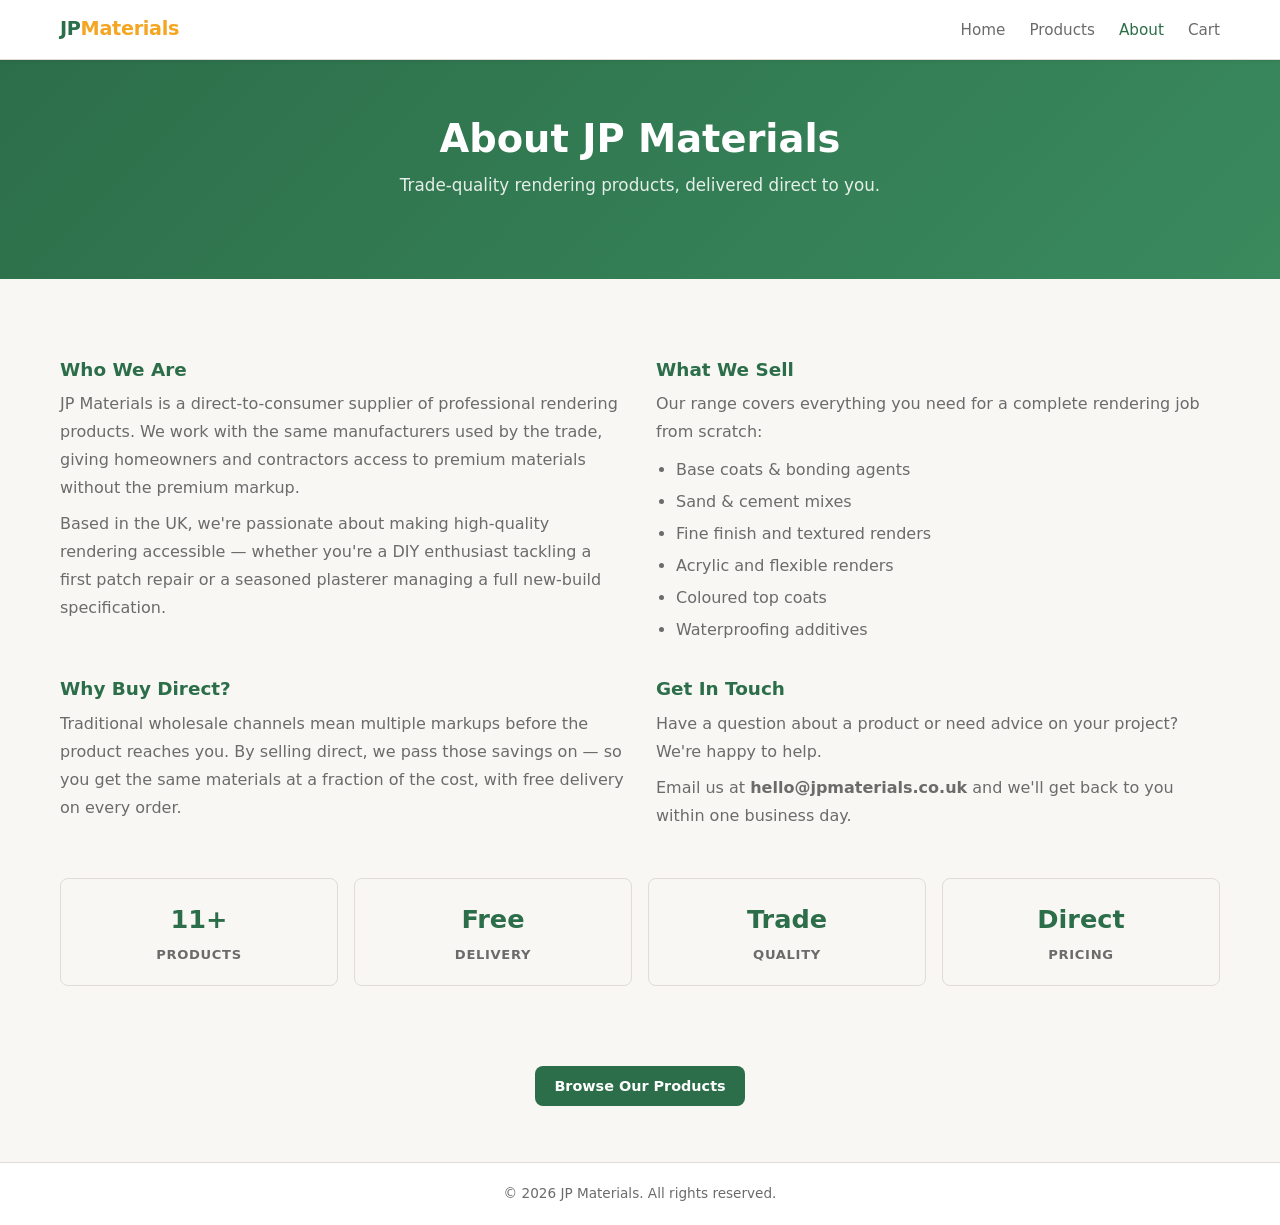
==== about.html @ 510f6d39 "feat: add real products, images, about/home pages and nav restructure" ====
<!DOCTYPE html>
<html lang="en">
<head>
  <meta charset="UTF-8" />
  <meta name="viewport" content="width=device-width, initial-scale=1.0" />
  <title>About — JP Materials</title>
  <link rel="stylesheet" href="style.css" />
</head>
<body>

  <!-- =====================================================================
       NAVBAR
       ===================================================================== -->
  <nav class="navbar">
    <div class="container">
      <a href="index.html" class="nav-brand">JP<span>Materials</span></a>
      <ul class="nav-links">
        <li><a href="index.html">Home</a></li>
        <li><a href="products.html">Products</a></li>
        <li><a href="about.html" class="active">About</a></li>
        <li>
          <a href="cart.html" class="nav-cart-link">
            Cart
            <span class="cart-badge">0</span>
          </a>
        </li>
      </ul>
    </div>
  </nav>

  <!-- =====================================================================
       HERO
       ===================================================================== -->
  <section class="hero">
    <h1>About JP Materials</h1>
    <p>Trade-quality rendering products, delivered direct to you.</p>
  </section>

  <!-- =====================================================================
       ABOUT CONTENT
       ===================================================================== -->
  <main>
    <div class="container">

      <!-- Who we are -->
      <div class="about-section-page">
        <div class="about-grid-page">

          <div class="about-block">
            <h2>Who We Are</h2>
            <p>
              JP Materials is a direct-to-consumer supplier of professional rendering products.
              We work with the same manufacturers used by the trade, giving homeowners and contractors
              access to premium materials without the premium markup.
            </p>
            <p>
              Based in the UK, we're passionate about making high-quality rendering accessible —
              whether you're a DIY enthusiast tackling a first patch repair or a seasoned plasterer
              managing a full new-build specification.
            </p>
          </div>

          <div class="about-block">
            <h2>What We Sell</h2>
            <p>
              Our range covers everything you need for a complete rendering job from scratch:
            </p>
            <ul class="about-list">
              <li>Base coats &amp; bonding agents</li>
              <li>Sand &amp; cement mixes</li>
              <li>Fine finish and textured renders</li>
              <li>Acrylic and flexible renders</li>
              <li>Coloured top coats</li>
              <li>Waterproofing additives</li>
            </ul>
          </div>

          <div class="about-block">
            <h2>Why Buy Direct?</h2>
            <p>
              Traditional wholesale channels mean multiple markups before the product reaches you.
              By selling direct, we pass those savings on — so you get the same materials at a
              fraction of the cost, with free delivery on every order.
            </p>
          </div>

          <div class="about-block">
            <h2>Get In Touch</h2>
            <p>
              Have a question about a product or need advice on your project? We're happy to help.
            </p>
            <p>
              Email us at <strong>hello@jpmaterials.co.uk</strong> and we'll get back to you within one business day.
            </p>
          </div>

        </div>

        <!-- Stats bar -->
        <div class="about-stats-bar">
          <div class="stat-card">
          <span class="stat-number">11+</span>
            <span class="stat-label">Products</span>
          </div>
          <div class="stat-card">
            <span class="stat-number">Free</span>
            <span class="stat-label">Delivery</span>
          </div>
          <div class="stat-card">
            <span class="stat-number">Trade</span>
            <span class="stat-label">Quality</span>
          </div>
          <div class="stat-card">
            <span class="stat-number">Direct</span>
            <span class="stat-label">Pricing</span>
          </div>
        </div>

      </div>

      <!-- CTA -->
      <div style="text-align:center; padding: 2.5rem 0 1rem;">
        <a href="products.html" class="btn btn-primary">Browse Our Products</a>
      </div>

    </div>
  </main>

  <!-- =====================================================================
       FOOTER
       ===================================================================== -->
  <footer>
    <p>&copy; 2026 JP Materials. All rights reserved.</p>
  </footer>

  <script src="script.js"></script>

</body>
</html>
---- style.css ----
/* =============================================================================
   CSS CUSTOM PROPERTIES — brand colours, spacing, typography
   ============================================================================= */

:root {
  --color-primary:     #2c6e49;   /* deep green — brand primary */
  --color-primary-hover: #1e4d34;
  --color-accent:      #f4a623;   /* warm amber — accent / highlight */
  --color-danger:      #c0392b;   /* red — remove / destructive */
  --color-danger-hover:#96281b;
  --color-bg:          #f8f7f4;   /* off-white page background */
  --color-surface:     #ffffff;   /* card / panel background */
  --color-border:      #e0ddd8;   /* subtle borders */
  --color-text:        #1a1a1a;   /* primary text */
  --color-text-muted:  #6b6b6b;   /* secondary / placeholder text */

  --radius:            8px;
  --shadow-sm:         0 1px 3px rgba(0,0,0,.08);
  --shadow-md:         0 4px 12px rgba(0,0,0,.10);

  --font-body:         'Segoe UI', system-ui, -apple-system, sans-serif;
  --max-width:         1200px;
  --nav-height:        60px;
}

/* =============================================================================
   RESET & BASE
   ============================================================================= */

*, *::before, *::after {
  box-sizing: border-box;
  margin: 0;
  padding: 0;
}

html {
  scroll-behavior: smooth;
}

body {
  font-family: var(--font-body);
  background-color: var(--color-bg);
  color: var(--color-text);
  font-size: 16px;
  line-height: 1.6;
  min-height: 100vh;
  display: flex;
  flex-direction: column;
}

img {
  display: block;
  max-width: 100%;
}

a {
  color: inherit;
  text-decoration: none;
}

ul {
  list-style: none;
}

/* =============================================================================
   TYPOGRAPHY
   ============================================================================= */

h1, h2, h3, h4 {
  line-height: 1.2;
  font-weight: 700;
}

h1 { font-size: clamp(1.6rem, 4vw, 2.4rem); }
h2 { font-size: clamp(1.3rem, 3vw, 1.8rem); }
h3 { font-size: 1.1rem; }

/* =============================================================================
   LAYOUT HELPERS
   ============================================================================= */

.container {
  width: 100%;
  max-width: var(--max-width);
  margin-inline: auto;
  padding-inline: 1.25rem;
}

main {
  flex: 1;
  padding-block: 2.5rem;
}

/* =============================================================================
   NAVBAR
   ============================================================================= */

.navbar {
  background-color: var(--color-surface);
  border-bottom: 1px solid var(--color-border);
  height: var(--nav-height);
  position: sticky;
  top: 0;
  z-index: 100;
  box-shadow: var(--shadow-sm);
}

.navbar .container {
  height: 100%;
  display: flex;
  align-items: center;
  justify-content: space-between;
}

/* Brand / logo */
.nav-brand {
  font-size: 1.2rem;
  font-weight: 700;
  color: var(--color-primary);
  letter-spacing: -0.3px;
}

.nav-brand span {
  color: var(--color-accent);
}

/* Nav links */
.nav-links {
  display: flex;
  align-items: center;
  gap: 1.5rem;
}

.nav-links a {
  font-size: 0.95rem;
  font-weight: 500;
  color: var(--color-text-muted);
  transition: color 0.2s;
}

.nav-links a:hover,
.nav-links a.active {
  color: var(--color-primary);
}

/* Cart link with badge */
.nav-cart-link {
  position: relative;
  display: inline-flex;
  align-items: center;
  gap: 0.35rem;
}

.cart-badge {
  display: none; /* shown via JS when count > 0 */
  align-items: center;
  justify-content: center;
  background-color: var(--color-accent);
  color: #fff;
  font-size: 0.7rem;
  font-weight: 700;
  min-width: 18px;
  height: 18px;
  border-radius: 999px;
  padding-inline: 4px;
  line-height: 1;
}

/* =============================================================================
   BUTTONS
   ============================================================================= */

.btn {
  display: inline-flex;
  align-items: center;
  justify-content: center;
  gap: 0.4rem;
  padding: 0.55rem 1.2rem;
  border: none;
  border-radius: var(--radius);
  font-family: var(--font-body);
  font-size: 0.9rem;
  font-weight: 600;
  cursor: pointer;
  transition: background-color 0.2s, transform 0.1s;
  white-space: nowrap;
}

.btn:active {
  transform: scale(0.97);
}

.btn-primary {
  background-color: var(--color-primary);
  color: #fff;
}

.btn-primary:hover {
  background-color: var(--color-primary-hover);
}

.btn-secondary {
  background-color: transparent;
  color: var(--color-primary);
  border: 2px solid var(--color-primary);
}

.btn-secondary:hover {
  background-color: var(--color-primary);
  color: #fff;
}

.btn-danger {
  background-color: var(--color-danger);
  color: #fff;
}

.btn-danger:hover {
  background-color: var(--color-danger-hover);
}

.btn-sm {
  padding: 0.35rem 0.75rem;
  font-size: 0.82rem;
}

.btn-full {
  width: 100%;
}

/* =============================================================================
   HERO SECTION
   ============================================================================= */

.hero {
  background: linear-gradient(135deg, var(--color-primary) 0%, #3a8a5e 100%);
  color: #fff;
  padding: 3.5rem 1.25rem;
  text-align: center;
}

.hero h1 {
  margin-bottom: 0.6rem;
}

.hero p {
  font-size: 1.05rem;
  opacity: 0.88;
  max-width: 520px;
  margin-inline: auto;
  margin-bottom: 1.5rem;
}

.hero-actions {
  display: flex;
  gap: 0.75rem;
  justify-content: center;
  flex-wrap: wrap;
}

/* =============================================================================
   BENEFITS STRIP (index.html)
   ============================================================================= */

.benefits-strip {
  background-color: var(--color-surface);
  border-bottom: 1px solid var(--color-border);
  padding: 2.5rem 1.25rem;
}

.benefits-grid {
  display: grid;
  grid-template-columns: repeat(4, 1fr);
  gap: 1.5rem;
}

.benefit-card {
  text-align: center;
  padding: 1rem;
}

.benefit-icon {
  font-size: 2rem;
  display: block;
  margin-bottom: 0.6rem;
}

.benefit-card h3 {
  font-size: 1rem;
  margin-bottom: 0.3rem;
  color: var(--color-primary);
}

.benefit-card p {
  font-size: 0.88rem;
  color: var(--color-text-muted);
  line-height: 1.5;
}

/* =============================================================================
   FEATURED PRODUCTS SECTION (index.html)
   ============================================================================= */

.featured-section {
  padding: 2.5rem 1.25rem;
}

.featured-header {
  display: flex;
  align-items: baseline;
  justify-content: space-between;
  margin-bottom: 1.5rem;
}

.featured-view-all {
  font-size: 0.9rem;
  font-weight: 600;
  color: var(--color-primary);
  transition: opacity 0.2s;
}

.featured-view-all:hover {
  opacity: 0.75;
}

/* =============================================================================
   HOME ABOUT SNIPPET (index.html)
   ============================================================================= */

.home-about {
  background-color: var(--color-surface);
  border-top: 1px solid var(--color-border);
  padding: 3rem 1.25rem;
}

.home-about-inner {
  display: grid;
  grid-template-columns: 1fr 1fr;
  gap: 2.5rem;
  align-items: center;
}

.home-about h2 {
  font-size: 1.4rem;
  color: var(--color-primary);
  margin-bottom: 0.6rem;
}

.home-about p {
  color: var(--color-text-muted);
  line-height: 1.75;
}

@media (max-width: 768px) {
  .benefits-grid {
    grid-template-columns: repeat(2, 1fr);
  }

  .home-about-inner {
    grid-template-columns: 1fr;
  }

  .featured-header {
    flex-direction: column;
    gap: 0.5rem;
  }
}

/* =============================================================================
   ABOUT SECTION — standalone about.html page
   ============================================================================= */

.about-section-page {
  padding-block: 2.5rem;
}

.about-grid-page {
  display: grid;
  grid-template-columns: 1fr 1fr;
  gap: 2rem;
  margin-bottom: 2.5rem;
}

.about-block h2 {
  font-size: 1.15rem;
  color: var(--color-primary);
  margin-bottom: 0.6rem;
}

.about-block p {
  color: var(--color-text-muted);
  line-height: 1.75;
  margin-bottom: 0.5rem;
}

.about-list {
  list-style: disc;
  padding-left: 1.25rem;
  color: var(--color-text-muted);
  line-height: 2;
}

.about-stats-bar {
  display: flex;
  gap: 1rem;
  justify-content: center;
  flex-wrap: wrap;
}

.about-stats-bar .stat-card {
  flex: 1;
  min-width: 120px;
}

@media (max-width: 768px) {
  .about-grid-page {
    grid-template-columns: 1fr;
  }
}

/* =============================================================================
   ABOUT SECTION (index.html)
   ============================================================================= */

.about-section {
  background-color: var(--color-surface);
  border-bottom: 1px solid var(--color-border);
  padding: 3rem 1.25rem;
}

.about-grid {
  display: grid;
  grid-template-columns: 1fr 1fr;
  gap: 2.5rem;
  align-items: center;
}

.about-text h2 {
  font-size: 1.5rem;
  margin-bottom: 0.75rem;
  color: var(--color-primary);
}

.about-text p {
  color: var(--color-text-muted);
  line-height: 1.75;
  margin-bottom: 0.6rem;
}

.about-stats {
  display: flex;
  gap: 1rem;
  justify-content: center;
}

.stat-card {
  background: var(--color-bg);
  border: 1px solid var(--color-border);
  border-radius: var(--radius);
  padding: 1.25rem 1.5rem;
  text-align: center;
  flex: 1;
  display: flex;
  flex-direction: column;
  gap: 0.25rem;
}

.stat-number {
  font-size: 1.6rem;
  font-weight: 700;
  color: var(--color-primary);
}

.stat-label {
  font-size: 0.82rem;
  text-transform: uppercase;
  letter-spacing: 0.05em;
  color: var(--color-text-muted);
  font-weight: 600;
}

@media (max-width: 768px) {
  .about-grid {
    grid-template-columns: 1fr;
  }
}

/* =============================================================================
   PRODUCT GRID (index.html)
   ============================================================================= */

.section-title {
  font-size: 1.4rem;
  margin-bottom: 1.5rem;
  padding-bottom: 0.5rem;
  border-bottom: 2px solid var(--color-border);
}

.product-grid {
  display: grid;
  grid-template-columns: repeat(auto-fill, minmax(240px, 1fr));
  gap: 1.5rem;
}

/* Product card */
.product-card {
  background: var(--color-surface);
  border: 1px solid var(--color-border);
  border-radius: var(--radius);
  overflow: hidden;
  box-shadow: var(--shadow-sm);
  display: flex;
  flex-direction: column;
  transition: box-shadow 0.2s, transform 0.2s;
}

.product-card:hover {
  box-shadow: var(--shadow-md);
  transform: translateY(-2px);
}

.product-card__image {
  width: 100%;
  aspect-ratio: 3 / 2;
  object-fit: contain;
  background-color: #fff;
  padding: 0.75rem;
}

.product-card__body {
  padding: 1rem;
  display: flex;
  flex-direction: column;
  flex: 1;
  gap: 0.5rem;
}

.product-card__name {
  font-size: 1rem;
  font-weight: 600;
}

.product-card__price {
  font-size: 1.1rem;
  font-weight: 700;
  color: var(--color-primary);
}

.product-card__actions {
  display: flex;
  gap: 0.5rem;
  margin-top: auto;
  padding-top: 0.75rem;
}

.product-card__actions .btn {
  flex: 1;
}

/* "Added!" feedback state */
.btn-added {
  background-color: var(--color-accent) !important;
  color: #fff !important;
}

/* =============================================================================
   PRODUCT DETAIL PAGE (product.html)
   ============================================================================= */

.product-detail {
  display: grid;
  grid-template-columns: 1fr 1fr;
  gap: 2.5rem;
  align-items: start;
}

.product-detail__image {
  width: 100%;
  border-radius: var(--radius);
  box-shadow: var(--shadow-md);
  aspect-ratio: 4 / 3;
  object-fit: contain;
  background-color: #fff;
  padding: 1.5rem;
}

.product-detail__info {
  display: flex;
  flex-direction: column;
  gap: 1rem;
}

.product-detail__name {
  font-size: clamp(1.4rem, 3vw, 2rem);
}

.product-detail__price {
  font-size: 1.6rem;
  font-weight: 700;
  color: var(--color-primary);
}

.product-detail__description {
  color: var(--color-text-muted);
  line-height: 1.7;
}

.stock-label {
  font-size: 0.88rem;
  font-weight: 600;
  padding: 0.25rem 0.6rem;
  border-radius: 999px;
  display: inline-block;
}

.stock-label.in-stock {
  background-color: #d4edda;
  color: #155724;
}

.stock-label.low-stock {
  background-color: #fff3cd;
  color: #856404;
}

.stock-label.out-of-stock {
  background-color: #f8d7da;
  color: #721c24;
}

/* Quantity selector */
.quantity-selector {
  display: flex;
  align-items: center;
  gap: 0;
  border: 1px solid var(--color-border);
  border-radius: var(--radius);
  overflow: hidden;
  width: fit-content;
}

.quantity-selector button {
  background: var(--color-bg);
  border: none;
  padding: 0.5rem 0.85rem;
  font-size: 1.1rem;
  cursor: pointer;
  font-weight: 700;
  color: var(--color-text);
  transition: background-color 0.15s;
}

.quantity-selector button:hover {
  background-color: var(--color-border);
}

.quantity-selector input {
  width: 52px;
  text-align: center;
  border: none;
  border-left: 1px solid var(--color-border);
  border-right: 1px solid var(--color-border);
  font-size: 1rem;
  font-family: var(--font-body);
  padding: 0.5rem 0;
  background: #fff;
  -moz-appearance: textfield;
}

.quantity-selector input::-webkit-inner-spin-button,
.quantity-selector input::-webkit-outer-spin-button {
  -webkit-appearance: none;
}

.back-link {
  display: inline-flex;
  align-items: center;
  gap: 0.3rem;
  color: var(--color-text-muted);
  font-size: 0.9rem;
  margin-bottom: 1.5rem;
  transition: color 0.2s;
}

.back-link:hover {
  color: var(--color-primary);
}

/* =============================================================================
   CART PAGE (cart.html)
   ============================================================================= */

.cart-layout {
  display: grid;
  grid-template-columns: 1fr 320px;
  gap: 2rem;
  align-items: start;
}

/* Cart items list */
.cart-items {
  display: flex;
  flex-direction: column;
  gap: 1rem;
}

.cart-item {
  background: var(--color-surface);
  border: 1px solid var(--color-border);
  border-radius: var(--radius);
  padding: 1rem 1.25rem;
  display: flex;
  align-items: center;
  gap: 1rem;
  box-shadow: var(--shadow-sm);
}

.cart-item__image {
  width: 72px;
  height: 72px;
  object-fit: cover;
  border-radius: calc(var(--radius) - 2px);
  flex-shrink: 0;
}

.cart-item__details {
  flex: 1;
  min-width: 0;
}

.cart-item__name {
  font-weight: 600;
  font-size: 0.95rem;
  white-space: nowrap;
  overflow: hidden;
  text-overflow: ellipsis;
}

.cart-item__unit-price {
  font-size: 0.85rem;
  color: var(--color-text-muted);
  margin-top: 0.15rem;
}

.cart-item__controls {
  display: flex;
  align-items: center;
  gap: 1rem;
  flex-shrink: 0;
}

.cart-item__line-total {
  font-weight: 700;
  font-size: 1rem;
  min-width: 64px;
  text-align: right;
  color: var(--color-primary);
}

/* Order summary panel */
.order-summary {
  background: var(--color-surface);
  border: 1px solid var(--color-border);
  border-radius: var(--radius);
  padding: 1.5rem;
  box-shadow: var(--shadow-sm);
  position: sticky;
  top: calc(var(--nav-height) + 1.5rem);
}

.order-summary h2 {
  font-size: 1.1rem;
  margin-bottom: 1.25rem;
  padding-bottom: 0.75rem;
  border-bottom: 1px solid var(--color-border);
}

.summary-row {
  display: flex;
  justify-content: space-between;
  font-size: 0.95rem;
  padding-block: 0.35rem;
  color: var(--color-text-muted);
}

.summary-row.total {
  font-size: 1.15rem;
  font-weight: 700;
  color: var(--color-text);
  margin-top: 0.75rem;
  padding-top: 0.75rem;
  border-top: 2px solid var(--color-border);
}

.order-summary .btn {
  margin-top: 1.25rem;
}

/* =============================================================================
   EMPTY STATES
   ============================================================================= */

.empty-state {
  text-align: center;
  padding: 4rem 1rem;
  color: var(--color-text-muted);
}

.empty-state .empty-icon {
  font-size: 3.5rem;
  margin-bottom: 1rem;
  display: block;
}

.empty-state h2 {
  font-size: 1.3rem;
  margin-bottom: 0.5rem;
  color: var(--color-text);
}

.empty-state p {
  margin-bottom: 1.5rem;
  font-size: 0.95rem;
}

/* =============================================================================
   CONFIRMATION / TOAST MESSAGE
   ============================================================================= */

.confirmation-banner {
  background-color: #d4edda;
  color: #155724;
  border: 1px solid #c3e6cb;
  border-radius: var(--radius);
  padding: 1.25rem 1.5rem;
  text-align: center;
  font-weight: 600;
  font-size: 1rem;
  margin-bottom: 1.5rem;
  display: none; /* toggled via JS */
}

.confirmation-banner.visible {
  display: block;
}

/* =============================================================================
   FOOTER
   ============================================================================= */

footer {
  background-color: var(--color-surface);
  border-top: 1px solid var(--color-border);
  text-align: center;
  padding: 1.25rem;
  font-size: 0.85rem;
  color: var(--color-text-muted);
}

/* =============================================================================
   RESPONSIVE — mobile (<= 768px)
   ============================================================================= */

@media (max-width: 768px) {

  /* Stack product detail vertically */
  .product-detail {
    grid-template-columns: 1fr;
  }

  /* Stack cart layout vertically */
  .cart-layout {
    grid-template-columns: 1fr;
  }

  .order-summary {
    position: static;
  }

  /* Simplify cart item on small screens */
  .cart-item {
    flex-wrap: wrap;
  }

  .cart-item__controls {
    width: 100%;
    justify-content: space-between;
  }

  /* Tighten product grid */
  .product-grid {
    grid-template-columns: repeat(auto-fill, minmax(160px, 1fr));
    gap: 1rem;
  }

  /* Hero padding */
  .hero {
    padding: 2.5rem 1rem;
  }
}

@media (max-width: 480px) {
  .product-card__actions {
    flex-direction: column;
  }

  .nav-links {
    gap: 1rem;
  }
}
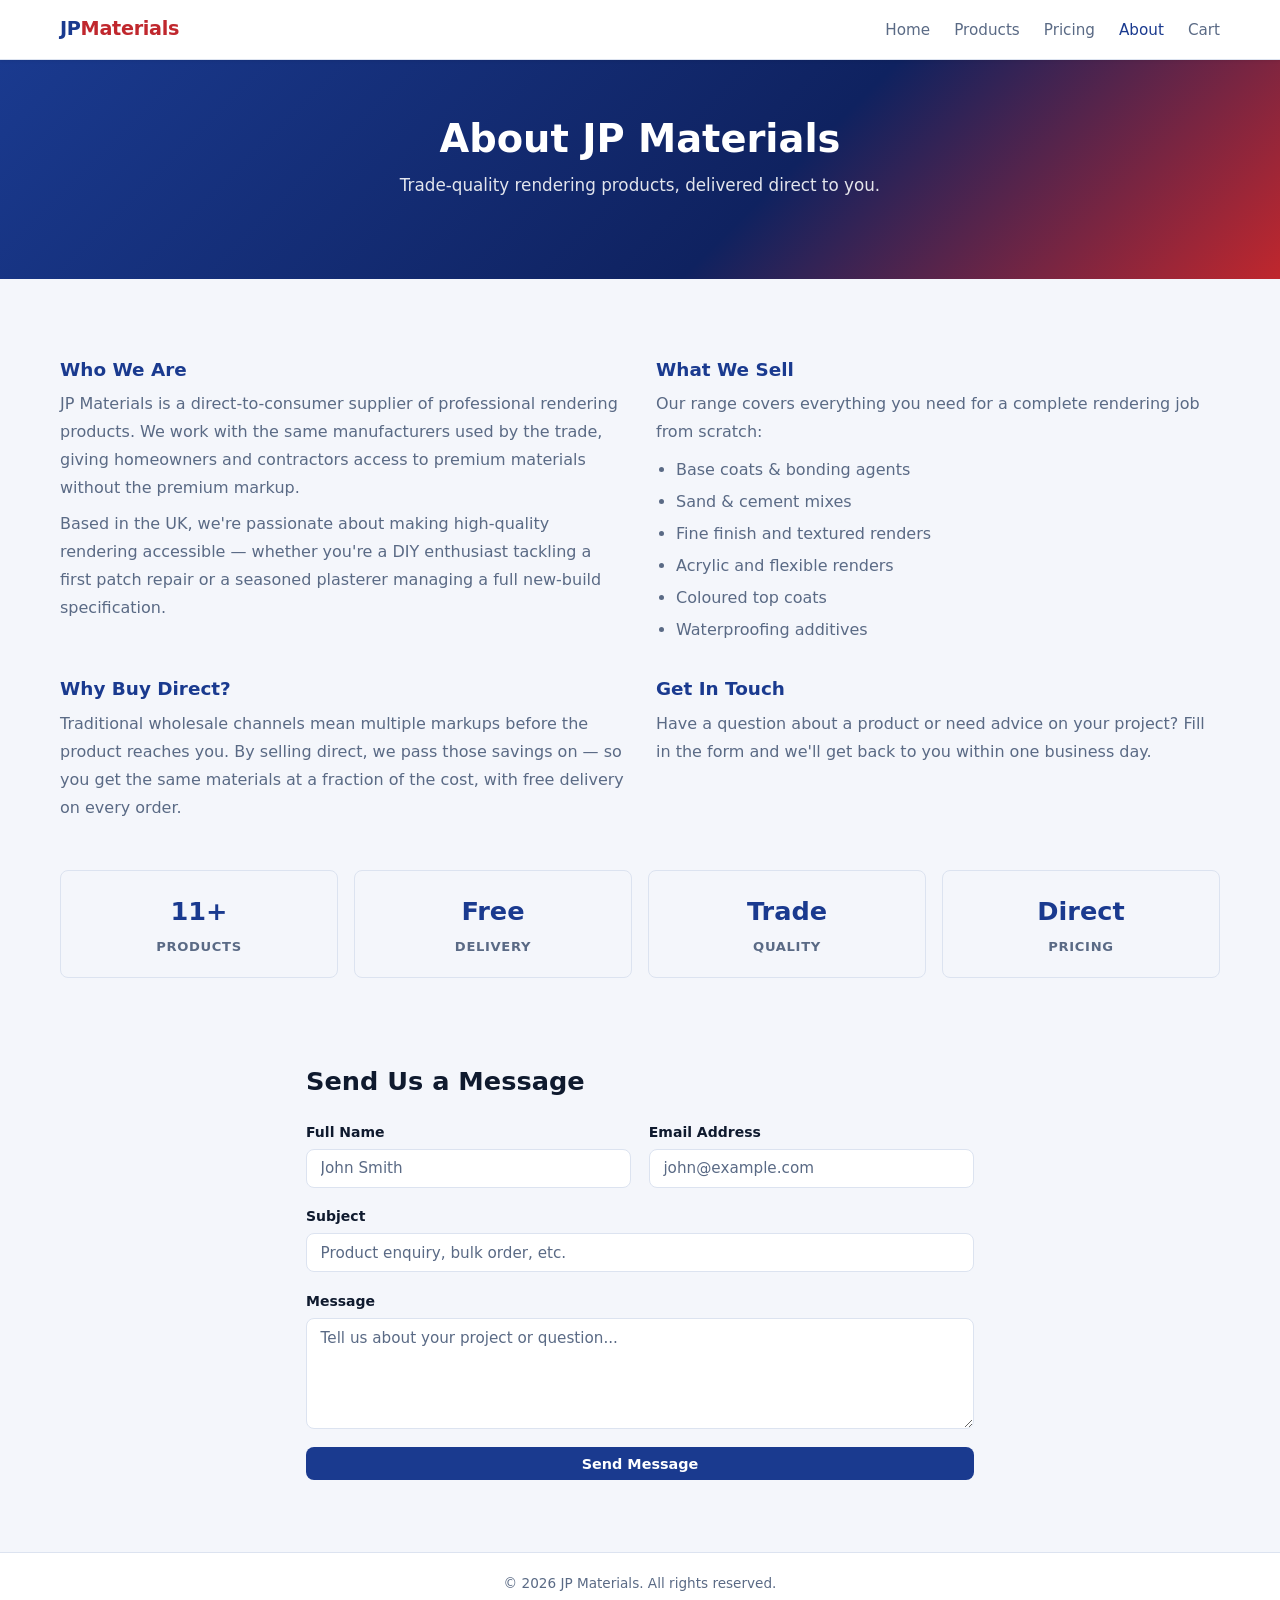
==== commit 1418f626: "feat: Atlas colour scheme, pricing page, nav updates" ====
--- a/about.html
+++ b/about.html
@@ -17,6 +17,7 @@
       <ul class="nav-links">
         <li><a href="index.html">Home</a></li>
         <li><a href="products.html">Products</a></li>
+        <li><a href="pricing.html">Pricing</a></li>
         <li><a href="about.html" class="active">About</a></li>
         <li>
           <a href="cart.html" class="nav-cart-link">
@@ -86,12 +87,7 @@
 
           <div class="about-block">
             <h2>Get In Touch</h2>
-            <p>
-              Have a question about a product or need advice on your project? We're happy to help.
-            </p>
-            <p>
-              Email us at <strong>hello@jpmaterials.co.uk</strong> and we'll get back to you within one business day.
-            </p>
+            <p>Have a question about a product or need advice on your project? Fill in the form and we'll get back to you within one business day.</p>
           </div>
 
         </div>
@@ -118,9 +114,35 @@
 
       </div>
 
-      <!-- CTA -->
-      <div style="text-align:center; padding: 2.5rem 0 1rem;">
-        <a href="products.html" class="btn btn-primary">Browse Our Products</a>
+      <!-- Contact Form -->
+      <div class="contact-section">
+        <h2>Send Us a Message</h2>
+
+        <div class="confirmation-banner" id="form-confirmation">
+          ✓ Thanks for your message! We'll be in touch within one business day.
+        </div>
+
+        <form class="contact-form" id="contact-form" onsubmit="handleFormSubmit(event)">
+          <div class="form-row">
+            <div class="form-group">
+              <label for="contact-name">Full Name</label>
+              <input type="text" id="contact-name" placeholder="John Smith" required />
+            </div>
+            <div class="form-group">
+              <label for="contact-email">Email Address</label>
+              <input type="email" id="contact-email" placeholder="john@example.com" required />
+            </div>
+          </div>
+          <div class="form-group">
+            <label for="contact-subject">Subject</label>
+            <input type="text" id="contact-subject" placeholder="Product enquiry, bulk order, etc." required />
+          </div>
+          <div class="form-group">
+            <label for="contact-message">Message</label>
+            <textarea id="contact-message" rows="5" placeholder="Tell us about your project or question..." required></textarea>
+          </div>
+          <button type="submit" class="btn btn-primary">Send Message</button>
+        </form>
       </div>
 
     </div>
@@ -134,6 +156,15 @@
   </footer>
 
   <script src="script.js"></script>
+  <script>
+    function handleFormSubmit(e) {
+      e.preventDefault();
+      const banner = document.getElementById('form-confirmation');
+      banner.style.display = 'block';
+      e.target.reset();
+      banner.scrollIntoView({ behavior: 'smooth', block: 'nearest' });
+    }
+  </script>
 
 </body>
 </html>
--- a/style.css
+++ b/style.css
@@ -3,16 +3,17 @@
    ============================================================================= */
 
 :root {
-  --color-primary:     #2c6e49;   /* deep green — brand primary */
-  --color-primary-hover: #1e4d34;
-  --color-accent:      #f4a623;   /* warm amber — accent / highlight */
-  --color-danger:      #c0392b;   /* red — remove / destructive */
-  --color-danger-hover:#96281b;
-  --color-bg:          #f8f7f4;   /* off-white page background */
-  --color-surface:     #ffffff;   /* card / panel background */
-  --color-border:      #e0ddd8;   /* subtle borders */
-  --color-text:        #1a1a1a;   /* primary text */
-  --color-text-muted:  #6b6b6b;   /* secondary / placeholder text */
+  --color-primary:       #1a3a8f;   /* Atlas blue — brand primary */
+  --color-primary-hover: #122a6e;
+  --color-accent:        #c0272d;   /* Atlas red — accent / highlight */
+  --color-accent-hover:  #96181d;
+  --color-danger:        #c0272d;   /* red — remove / destructive */
+  --color-danger-hover:  #96181d;
+  --color-bg:            #f4f6fb;   /* light blue-tinted page background */
+  --color-surface:       #ffffff;   /* card / panel background */
+  --color-border:        #dce3f0;   /* subtle blue-grey borders */
+  --color-text:          #0f1a2e;   /* deep navy text */
+  --color-text-muted:    #5a6a85;   /* muted blue-grey text */
 
   --radius:            8px;
   --shadow-sm:         0 1px 3px rgba(0,0,0,.08);
@@ -233,7 +234,7 @@
    ============================================================================= */
 
 .hero {
-  background: linear-gradient(135deg, var(--color-primary) 0%, #3a8a5e 100%);
+  background: linear-gradient(135deg, #1a3a8f 0%, #0f2260 60%, #c0272d 100%);
   color: #fff;
   padding: 3.5rem 1.25rem;
   text-align: center;
@@ -845,6 +846,74 @@
 }
 
 /* =============================================================================
+   PRICING PAGE — placeholder
+   ============================================================================= */
+
+.pricing-placeholder {
+  max-width: 580px;
+  margin: 4rem auto;
+  text-align: center;
+  padding: 3rem 2rem;
+  background: var(--color-surface);
+  border: 1px solid var(--color-border);
+  border-radius: var(--radius);
+  box-shadow: var(--shadow-md);
+}
+
+.pricing-icon {
+  font-size: 3rem;
+  display: block;
+  margin-bottom: 1rem;
+}
+
+.pricing-placeholder h2 {
+  font-size: 1.5rem;
+  color: var(--color-primary);
+  margin-bottom: 0.75rem;
+}
+
+.pricing-placeholder > p {
+  color: var(--color-text-muted);
+  line-height: 1.75;
+  margin-bottom: 1.5rem;
+}
+
+.pricing-feature-list {
+  display: flex;
+  flex-direction: column;
+  gap: 0.5rem;
+  margin-bottom: 1.75rem;
+  text-align: left;
+  display: inline-flex;
+}
+
+.pricing-feature {
+  font-size: 0.95rem;
+  color: var(--color-text);
+  display: flex;
+  align-items: center;
+  gap: 0.6rem;
+}
+
+.pricing-feature span {
+  color: var(--color-accent);
+  font-weight: 700;
+}
+
+.pricing-cta-text {
+  color: var(--color-text-muted);
+  font-size: 0.9rem;
+  margin-bottom: 1.25rem;
+}
+
+.pricing-actions {
+  display: flex;
+  gap: 0.75rem;
+  justify-content: center;
+  flex-wrap: wrap;
+}
+
+/* =============================================================================
    FOOTER
    ============================================================================= */
 
@@ -908,3 +977,217 @@
     gap: 1rem;
   }
 }
+
+/* =============================================================================
+   PRODUCT CARD — image wrapper & stock badge
+   ============================================================================= */
+
+.product-card__image-wrap {
+  position: relative;
+  overflow: hidden;
+}
+
+.stock-badge {
+  position: absolute;
+  top: 0.5rem;
+  left: 0.5rem;
+  font-size: 0.7rem;
+  font-weight: 700;
+  letter-spacing: 0.04em;
+  text-transform: uppercase;
+  padding: 0.2rem 0.55rem;
+  border-radius: 4px;
+  line-height: 1.4;
+}
+
+.stock-badge.low-stock {
+  background-color: #fff3cd;
+  color: #7a5200;
+  border: 1px solid #ffe08a;
+}
+
+.stock-badge.out-of-stock {
+  background-color: #fde8e8;
+  color: var(--color-accent);
+  border: 1px solid #f5b8b8;
+}
+
+.product-card__category {
+  font-size: 0.7rem;
+  font-weight: 600;
+  letter-spacing: 0.07em;
+  text-transform: uppercase;
+  color: var(--color-text-muted);
+}
+
+/* =============================================================================
+   PRODUCTS PAGE — category tabs & filter bar
+   ============================================================================= */
+
+.category-tabs {
+  display: flex;
+  flex-wrap: wrap;
+  gap: 0.5rem;
+  margin-bottom: 1.25rem;
+}
+
+.category-tab {
+  padding: 0.4rem 1rem;
+  border-radius: 999px;
+  border: 1.5px solid var(--color-border);
+  background: var(--color-surface);
+  color: var(--color-text);
+  font-size: 0.85rem;
+  font-weight: 500;
+  cursor: pointer;
+  transition: background 0.15s, border-color 0.15s, color 0.15s;
+  white-space: nowrap;
+}
+
+.category-tab:hover {
+  border-color: var(--color-primary);
+  color: var(--color-primary);
+}
+
+.category-tab.active {
+  background: var(--color-primary);
+  border-color: var(--color-primary);
+  color: #fff;
+}
+
+.filter-bar {
+  display: flex;
+  gap: 0.75rem;
+  margin-bottom: 1.25rem;
+  flex-wrap: wrap;
+}
+
+.filter-search {
+  flex: 1;
+  min-width: 180px;
+  padding: 0.55rem 0.9rem;
+  border: 1.5px solid var(--color-border);
+  border-radius: var(--radius);
+  font-size: 0.95rem;
+  background: var(--color-surface);
+  color: var(--color-text);
+  transition: border-color 0.15s;
+}
+
+.filter-search:focus {
+  outline: none;
+  border-color: var(--color-primary);
+}
+
+.filter-sort {
+  padding: 0.55rem 0.9rem;
+  border: 1.5px solid var(--color-border);
+  border-radius: var(--radius);
+  font-size: 0.95rem;
+  background: var(--color-surface);
+  color: var(--color-text);
+  cursor: pointer;
+  transition: border-color 0.15s;
+}
+
+.filter-sort:focus {
+  outline: none;
+  border-color: var(--color-primary);
+}
+
+.result-count {
+  font-size: 0.85rem;
+  color: var(--color-text-muted);
+  margin-bottom: 1rem;
+}
+
+/* =============================================================================
+   CONTACT FORM
+   ============================================================================= */
+
+.contact-section {
+  max-width: 700px;
+  margin: 3rem auto 2rem;
+  padding: 0 1rem;
+}
+
+.contact-section h2 {
+  font-size: 1.6rem;
+  font-weight: 700;
+  margin-bottom: 1.5rem;
+  color: var(--color-text);
+}
+
+.confirmation-banner {
+  display: none;
+  background: #e8f5e9;
+  color: #2e7d32;
+  border: 1px solid #a5d6a7;
+  border-radius: var(--radius);
+  padding: 0.85rem 1.1rem;
+  margin-bottom: 1.25rem;
+  font-weight: 500;
+  font-size: 0.95rem;
+}
+
+.contact-form {
+  display: flex;
+  flex-direction: column;
+  gap: 1.1rem;
+}
+
+.form-row {
+  display: grid;
+  grid-template-columns: 1fr 1fr;
+  gap: 1.1rem;
+}
+
+.form-group {
+  display: flex;
+  flex-direction: column;
+  gap: 0.35rem;
+}
+
+.form-group label {
+  font-size: 0.875rem;
+  font-weight: 600;
+  color: var(--color-text);
+}
+
+.form-group input,
+.form-group textarea {
+  padding: 0.6rem 0.85rem;
+  border: 1.5px solid var(--color-border);
+  border-radius: var(--radius);
+  font-size: 0.95rem;
+  font-family: var(--font-body);
+  background: var(--color-surface);
+  color: var(--color-text);
+  transition: border-color 0.15s;
+  resize: vertical;
+}
+
+.form-group input:focus,
+.form-group textarea:focus {
+  outline: none;
+  border-color: var(--color-primary);
+}
+
+.form-group input::placeholder,
+.form-group textarea::placeholder {
+  color: var(--color-text-muted);
+}
+
+@media (max-width: 600px) {
+  .form-row {
+    grid-template-columns: 1fr;
+  }
+
+  .category-tabs {
+    gap: 0.4rem;
+  }
+
+  .filter-bar {
+    flex-direction: column;
+  }
+}
